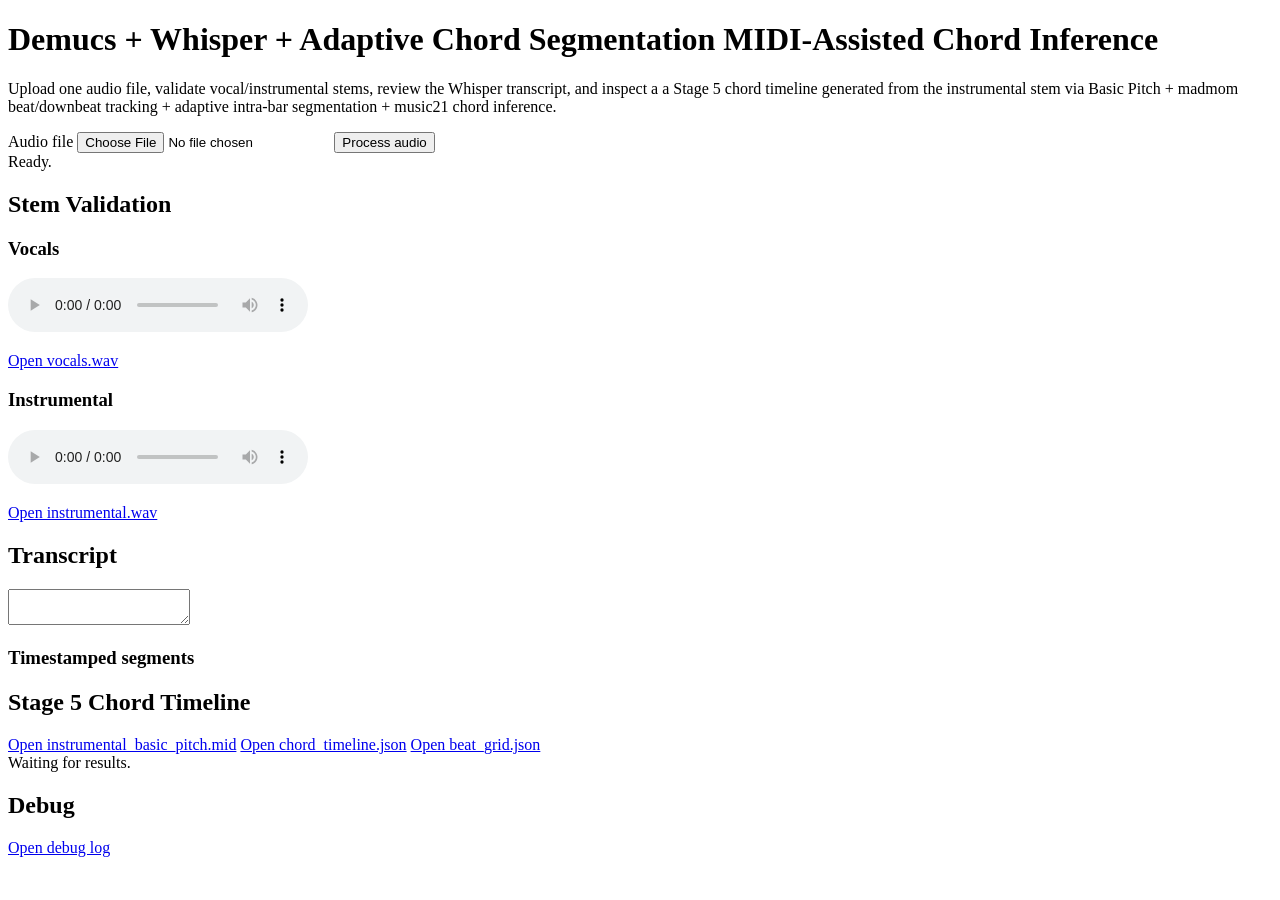
==== app/templates/index.html @ d3e9a53e "Add files via upload" ====
<!DOCTYPE html>
<html lang="en">
<head>
  <meta charset="UTF-8" />
  <meta name="viewport" content="width=device-width, initial-scale=1.0" />
  <title>Demucs + Whisper + Adaptive Chord Segmentation MIDI-Assisted Chord Inference</title>
  <link rel="stylesheet" href="/static/styles.css" />
</head>
<body>
  <main class="container">
    <h1>Demucs + Whisper + Adaptive Chord Segmentation MIDI-Assisted Chord Inference</h1>
    <p class="lead">Upload one audio file, validate vocal/instrumental stems, review the Whisper transcript, and inspect a a Stage 5 chord timeline generated from the instrumental stem via Basic Pitch + madmom beat/downbeat tracking + adaptive intra-bar segmentation + music21 chord inference.</p>

    <section class="panel">
      <form id="uploadForm">
        <label for="audioFile">Audio file</label>
        <input id="audioFile" name="file" type="file" accept=".wav,.mp3,.m4a,.flac,.ogg,.aac,.mp4" required />
        <button id="submitBtn" type="submit">Process audio</button>
      </form>
      <div id="status" class="status">Ready.</div>
    </section>

    <section id="results" class="panel hidden">
      <h2>Stem Validation</h2>
      <div class="audio-grid">
        <div>
          <h3>Vocals</h3>
          <audio id="vocalsPlayer" controls></audio>
          <p><a id="vocalsLink" href="#" target="_blank" rel="noopener">Open vocals.wav</a></p>
        </div>
        <div>
          <h3>Instrumental</h3>
          <audio id="instrumentalPlayer" controls></audio>
          <p><a id="instrumentalLink" href="#" target="_blank" rel="noopener">Open instrumental.wav</a></p>
        </div>
      </div>
    </section>

    <section id="transcriptPanel" class="panel hidden">
      <h2>Transcript</h2>
      <div class="meta" id="meta"></div>
      <textarea id="lyrics" readonly></textarea>
      <h3>Timestamped segments</h3>
      <div id="segments" class="segments"></div>
    </section>

    <section id="chordPanel" class="panel hidden">
      <h2>Stage 5 Chord Timeline</h2>
      <div class="meta" id="chordMeta"></div>
      <div class="download-links">
        <a id="midiLink" href="#" target="_blank" rel="noopener">Open instrumental_basic_pitch.mid</a>
        <a id="chordJsonLink" href="#" target="_blank" rel="noopener">Open chord_timeline.json</a>
        <a id="beatGridLink" href="#" target="_blank" rel="noopener">Open beat_grid.json</a>
      </div>
      <div id="chordStatus" class="status compact">Waiting for results.</div>
      <div id="chords" class="segments"></div>
    </section>

    <section id="debugPanel" class="panel hidden">
      <h2>Debug</h2>
      <p><a id="debugLink" href="#" target="_blank" rel="noopener">Open debug log</a></p>
    </section>
  </main>

  <script>
    const form = document.getElementById('uploadForm');
    const fileInput = document.getElementById('audioFile');
    const submitBtn = document.getElementById('submitBtn');
    const statusEl = document.getElementById('status');
    const resultsEl = document.getElementById('results');
    const transcriptPanel = document.getElementById('transcriptPanel');
    const chordPanel = document.getElementById('chordPanel');
    const debugPanel = document.getElementById('debugPanel');
    const vocalsPlayer = document.getElementById('vocalsPlayer');
    const instrumentalPlayer = document.getElementById('instrumentalPlayer');
    const vocalsLink = document.getElementById('vocalsLink');
    const instrumentalLink = document.getElementById('instrumentalLink');
    const lyricsEl = document.getElementById('lyrics');
    const segmentsEl = document.getElementById('segments');
    const chordsEl = document.getElementById('chords');
    const metaEl = document.getElementById('meta');
    const chordMetaEl = document.getElementById('chordMeta');
    const chordStatusEl = document.getElementById('chordStatus');
    const midiLink = document.getElementById('midiLink');
    const chordJsonLink = document.getElementById('chordJsonLink');
    const debugLink = document.getElementById('debugLink');
    const beatGridLink = document.getElementById('beatGridLink');

    function setStatus(message, isError = false) {
      statusEl.textContent = message;
      statusEl.className = isError ? 'status error' : 'status';
    }

    function setChordStatus(message, isError = false) {
      chordStatusEl.textContent = message;
      chordStatusEl.className = isError ? 'status compact error' : 'status compact';
    }

    function secondsLabel(value) {
      return `${Number(value).toFixed(2)}s`;
    }

    function renderSegments(container, items, formatter) {
      container.innerHTML = '';
      if (!Array.isArray(items) || items.length === 0) {
        container.innerHTML = '<div class="segment">No entries returned.</div>';
        return;
      }
      items.forEach(item => {
        const row = document.createElement('div');
        row.className = 'segment';
        row.innerHTML = formatter(item);
        container.appendChild(row);
      });
    }

    form.addEventListener('submit', async (event) => {
      event.preventDefault();
      const file = fileInput.files[0];
      if (!file) {
        setStatus('Please choose an audio file first.', true);
        return;
      }

      resultsEl.classList.add('hidden');
      transcriptPanel.classList.add('hidden');
      chordPanel.classList.add('hidden');
      debugPanel.classList.add('hidden');
      segmentsEl.innerHTML = '';
      chordsEl.innerHTML = '';
      lyricsEl.value = '';
      metaEl.textContent = '';
      chordMetaEl.textContent = '';
      setChordStatus('Waiting for results.');
      submitBtn.disabled = true;
      setStatus('Processing upload. First run may take longer while models download.');

      try {
        const formData = new FormData();
        formData.append('file', file);

        const response = await fetch('/process', {
          method: 'POST',
          body: formData,
        });
        const data = await response.json();
        if (!response.ok) {
          const detail = data.detail || data.error || data.message || 'Unknown error';
          throw new Error(detail);
        }

        vocalsPlayer.src = data.vocals_url;
        instrumentalPlayer.src = data.instrumental_url;
        vocalsLink.href = data.vocals_url;
        instrumentalLink.href = data.instrumental_url;
        debugLink.href = data.debug_url;
        lyricsEl.value = data.lyrics || '';

        const meta = data.meta || {};
        metaEl.textContent = `Whisper model: ${meta.whisper_model || 'unknown'} | Language: ${meta.language || 'unknown'} | Segments: ${meta.segment_count || 0}`;

        renderSegments(segmentsEl, data.segments, (seg) => {
          return `<span class="time">${secondsLabel(seg.start)} - ${secondsLabel(seg.end)}</span><span class="text">${seg.text || ''}</span>`;
        });

        const chords = data.chords || {};
        if (chords.success) {
          const chordMeta = chords.meta || {};
          chordMetaEl.textContent = `Basic Pitch note events: ${chordMeta.note_event_count || 0} | Tempo: ${chordMeta.tempo_bpm || 'unknown'} BPM | Meter: ${chordMeta.meter || 'unknown'} | Segmentation: ${chordMeta.segmentation_mode || 'window'} | Segments: ${chordMeta.segment_count || 0} | Adaptive splits: ${chordMeta.adaptive_split_count || 0}`;
          midiLink.href = chords.midi_url || '#';
          chordJsonLink.href = chords.chord_json_url || '#';
          beatGridLink.href = chords.beat_grid_url || '#';
          renderSegments(chordsEl, chords.timeline, (item) => {
            return `<span class="time">${secondsLabel(item.start)} - ${secondsLabel(item.end)}</span><span class="text"><strong>${item.label || 'N.C.'}</strong><br>${item.name || ''}<br><small>Segment: ${item.segment_kind || 'window'} ${item.segment_index || ''} | Sub: ${item.subsegment_index || 1} | Split: ${item.split_level || 'full'} (${item.split_reason || 'base'})</small></span>`;
          });
          setChordStatus('Stage 5 chord inference completed. Review the adaptive chord timeline below.');
        } else {
          midiLink.href = '#';
          chordJsonLink.href = '#';
          chordMetaEl.textContent = 'Stage 1 and Stage 2 completed, but Stage 5 chord inference did not finish.';
          chordsEl.innerHTML = '<div class="segment">No chord timeline generated.</div>';
          beatGridLink.href = '#';
          setChordStatus(`Stage 5 failed: ${chords.error || 'Unknown chord inference error'}`, true);
        }

        resultsEl.classList.remove('hidden');
        transcriptPanel.classList.remove('hidden');
        chordPanel.classList.remove('hidden');
        debugPanel.classList.remove('hidden');
        setStatus('Processing complete. Review the stems, transcript, beat grid, and adaptive chord timeline below.');
      } catch (error) {
        setStatus(`Processing failed. ${error.message}`, true);
      } finally {
        submitBtn.disabled = false;
      }
    });
  </script>
</body>
</html>
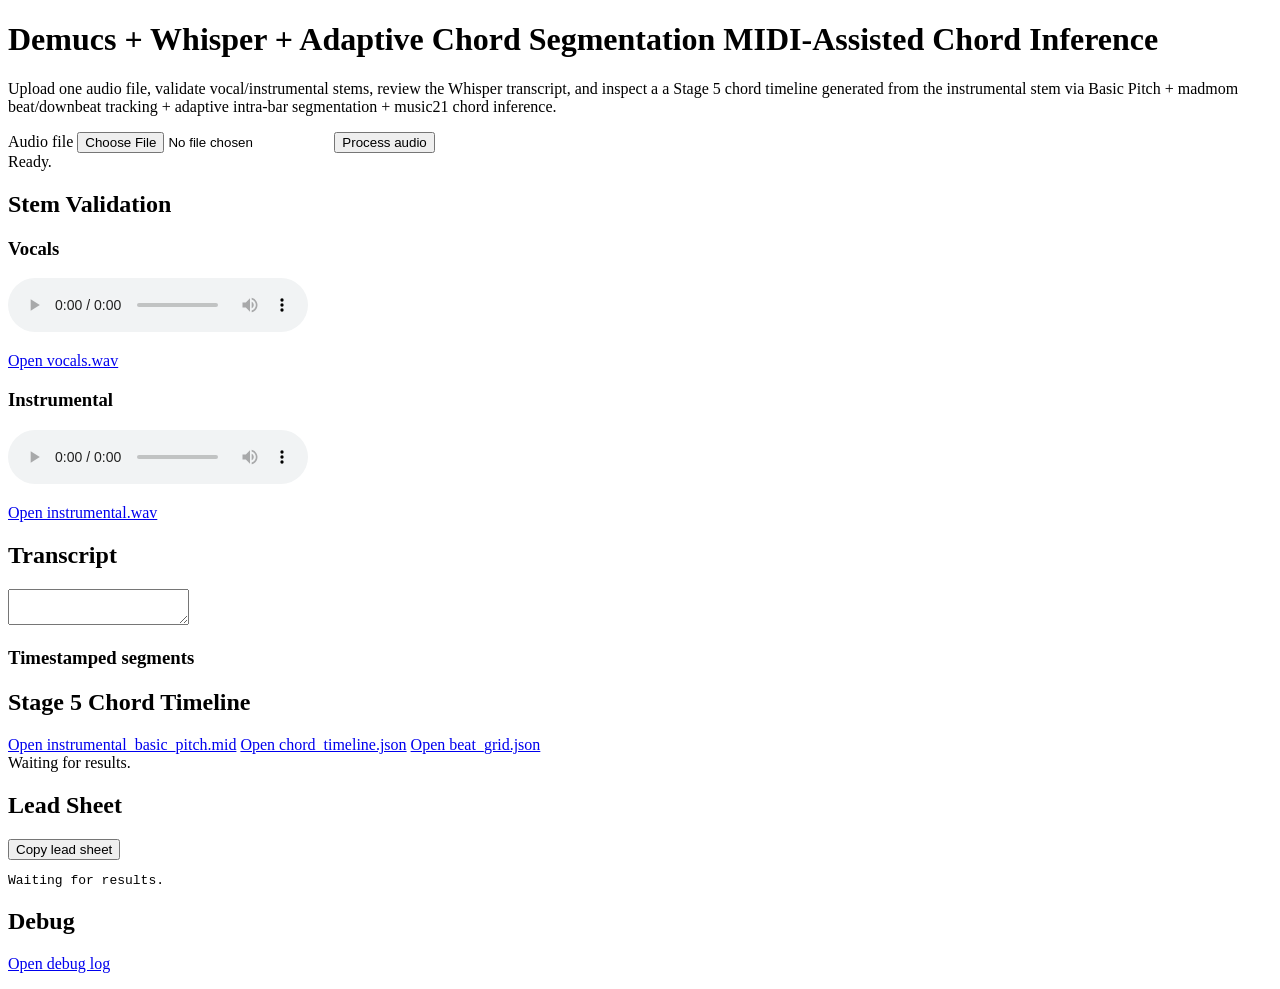
==== commit 3b202a51: "Updated files via upload" ====
--- a/app/templates/index.html
+++ b/app/templates/index.html
@@ -56,6 +56,14 @@
       <div id="chords" class="segments"></div>
     </section>
 
+    <section id="leadSheetPanel" class="panel hidden">
+      <h2>Lead Sheet</h2>
+      <div class="lead-sheet-toolbar">
+        <button id="copyLeadSheetBtn" type="button">Copy lead sheet</button>
+      </div>
+      <pre id="leadSheetBox" class="lead-sheet-box">Waiting for results.</pre>
+    </section>
+
     <section id="debugPanel" class="panel hidden">
       <h2>Debug</h2>
       <p><a id="debugLink" href="#" target="_blank" rel="noopener">Open debug log</a></p>
@@ -71,6 +79,7 @@
     const transcriptPanel = document.getElementById('transcriptPanel');
     const chordPanel = document.getElementById('chordPanel');
     const debugPanel = document.getElementById('debugPanel');
+    const leadSheetPanel = document.getElementById('leadSheetPanel');
     const vocalsPlayer = document.getElementById('vocalsPlayer');
     const instrumentalPlayer = document.getElementById('instrumentalPlayer');
     const vocalsLink = document.getElementById('vocalsLink');
@@ -85,6 +94,8 @@
     const chordJsonLink = document.getElementById('chordJsonLink');
     const debugLink = document.getElementById('debugLink');
     const beatGridLink = document.getElementById('beatGridLink');
+    const leadSheetBox = document.getElementById('leadSheetBox');
+    const copyLeadSheetBtn = document.getElementById('copyLeadSheetBtn');
 
     function setStatus(message, isError = false) {
       statusEl.textContent = message;
@@ -98,6 +109,31 @@
 
     function secondsLabel(value) {
       return `${Number(value).toFixed(2)}s`;
+    }
+
+
+    function renderLeadSheet(data) {
+      const leadSheet = data.lead_sheet || {};
+      const text = (leadSheet.text || '').trim();
+      leadSheetBox.textContent = text || 'No lead sheet available.';
+    }
+
+    function setupLeadSheetCopy() {
+      if (!copyLeadSheetBtn || !leadSheetBox) return;
+      copyLeadSheetBtn.addEventListener('click', async () => {
+        try {
+          await navigator.clipboard.writeText(leadSheetBox.textContent || '');
+          copyLeadSheetBtn.textContent = 'Copied!';
+          setTimeout(() => {
+            copyLeadSheetBtn.textContent = 'Copy lead sheet';
+          }, 1200);
+        } catch (error) {
+          copyLeadSheetBtn.textContent = 'Copy failed';
+          setTimeout(() => {
+            copyLeadSheetBtn.textContent = 'Copy lead sheet';
+          }, 1200);
+        }
+      });
     }
 
     function renderSegments(container, items, formatter) {
@@ -126,11 +162,13 @@
       transcriptPanel.classList.add('hidden');
       chordPanel.classList.add('hidden');
       debugPanel.classList.add('hidden');
+      leadSheetPanel.classList.add('hidden');
       segmentsEl.innerHTML = '';
       chordsEl.innerHTML = '';
       lyricsEl.value = '';
       metaEl.textContent = '';
       chordMetaEl.textContent = '';
+      leadSheetBox.textContent = 'Processing...';
       setChordStatus('Waiting for results.');
       submitBtn.disabled = true;
       setStatus('Processing upload. First run may take longer while models download.');
@@ -183,17 +221,23 @@
           setChordStatus(`Stage 5 failed: ${chords.error || 'Unknown chord inference error'}`, true);
         }
 
+        renderLeadSheet(data);
+
         resultsEl.classList.remove('hidden');
         transcriptPanel.classList.remove('hidden');
         chordPanel.classList.remove('hidden');
+        leadSheetPanel.classList.remove('hidden');
         debugPanel.classList.remove('hidden');
         setStatus('Processing complete. Review the stems, transcript, beat grid, and adaptive chord timeline below.');
       } catch (error) {
+        leadSheetBox.textContent = 'Lead sheet unavailable.';
         setStatus(`Processing failed. ${error.message}`, true);
       } finally {
         submitBtn.disabled = false;
       }
     });
+
+    setupLeadSheetCopy();
   </script>
 </body>
 </html>
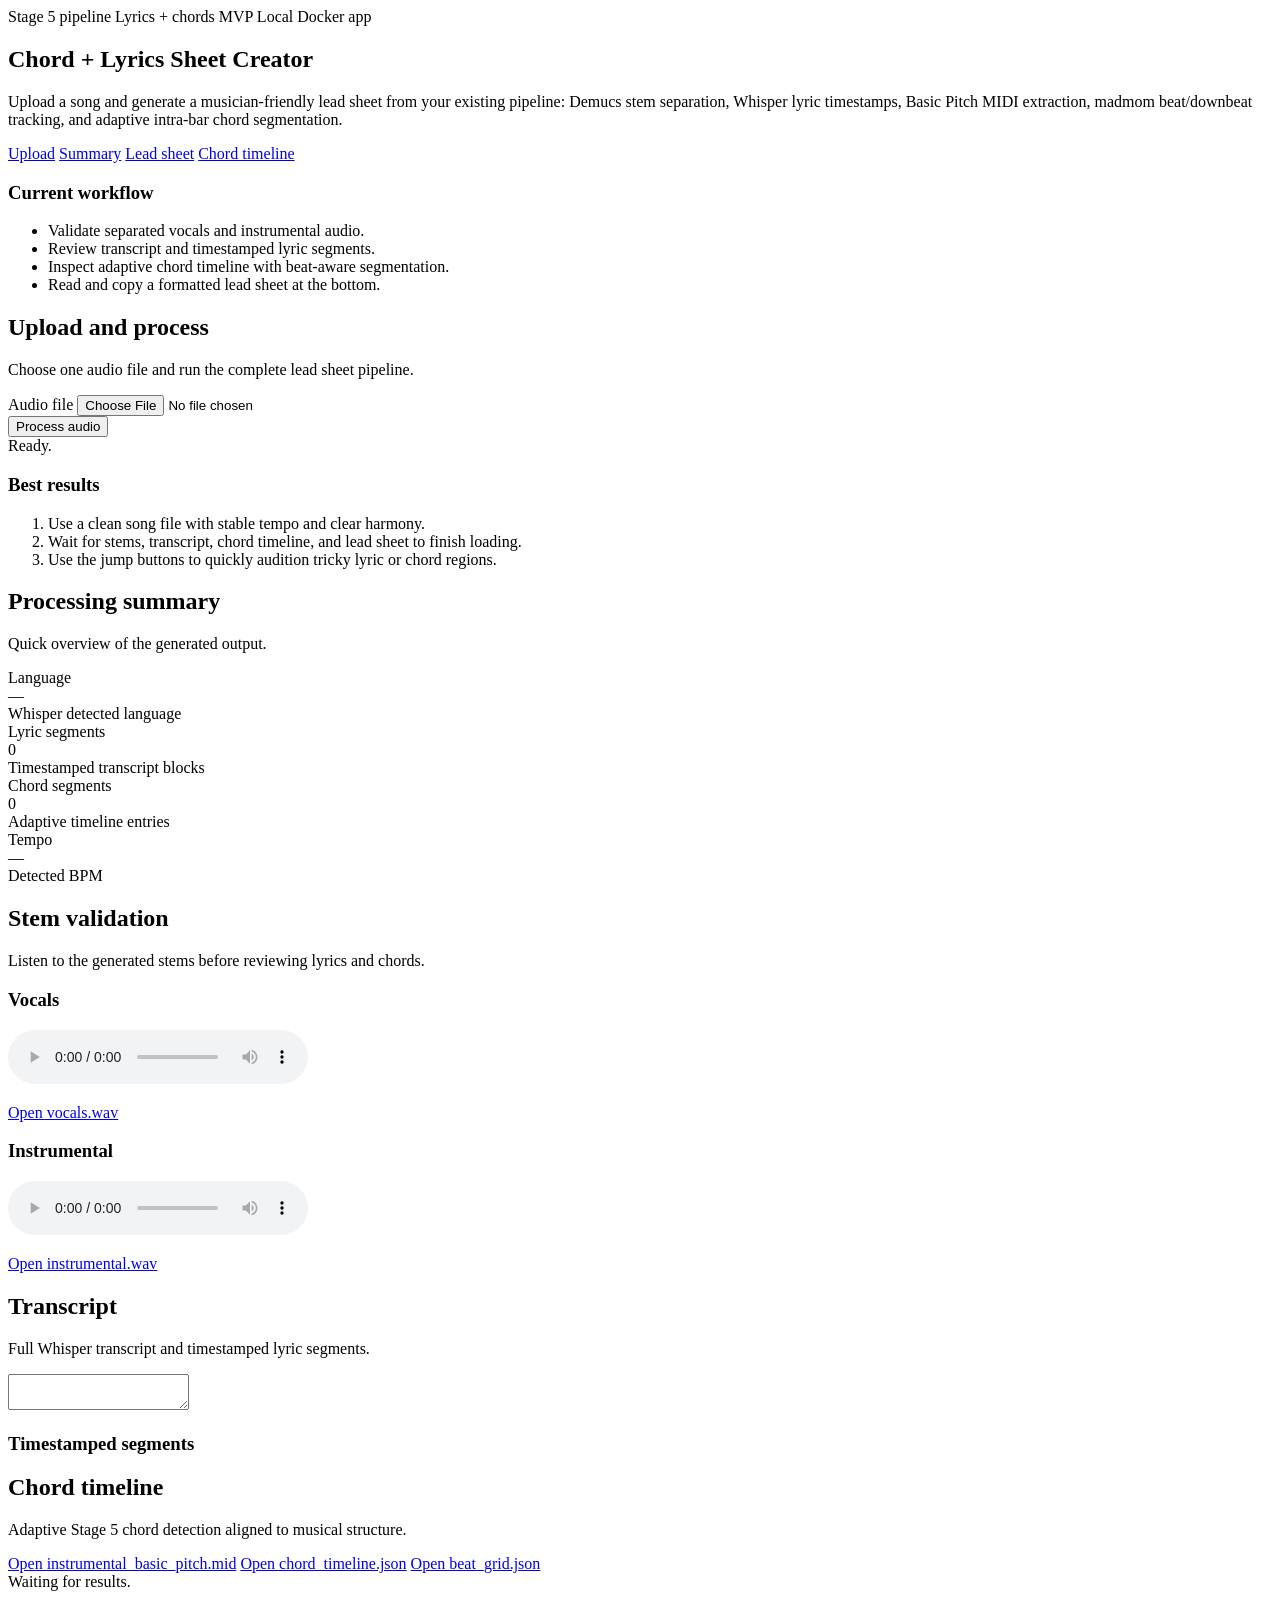
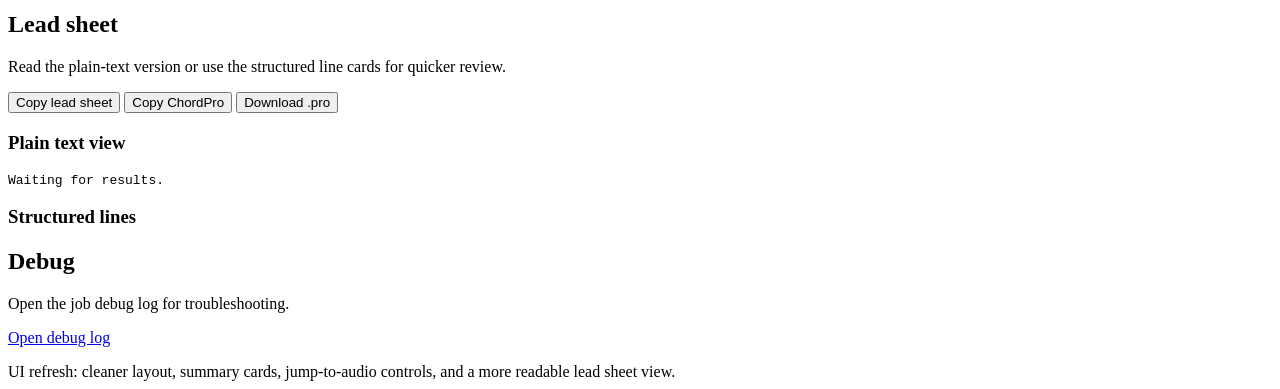
==== commit 99d36699: "Some fixes to MVP" ====
--- a/app/templates/index.html
+++ b/app/templates/index.html
@@ -3,71 +3,190 @@
 <head>
   <meta charset="UTF-8" />
   <meta name="viewport" content="width=device-width, initial-scale=1.0" />
-  <title>Demucs + Whisper + Adaptive Chord Segmentation MIDI-Assisted Chord Inference</title>
+  <title>Chord + Lyrics Sheet Creator</title>
   <link rel="stylesheet" href="/static/styles.css" />
 </head>
 <body>
   <main class="container">
-    <h1>Demucs + Whisper + Adaptive Chord Segmentation MIDI-Assisted Chord Inference</h1>
-    <p class="lead">Upload one audio file, validate vocal/instrumental stems, review the Whisper transcript, and inspect a a Stage 5 chord timeline generated from the instrumental stem via Basic Pitch + madmom beat/downbeat tracking + adaptive intra-bar segmentation + music21 chord inference.</p>
-
-    <section class="panel">
-      <form id="uploadForm">
-        <label for="audioFile">Audio file</label>
-        <input id="audioFile" name="file" type="file" accept=".wav,.mp3,.m4a,.flac,.ogg,.aac,.mp4" required />
-        <button id="submitBtn" type="submit">Process audio</button>
-      </form>
-      <div id="status" class="status">Ready.</div>
-    </section>
-
-    <section id="results" class="panel hidden">
-      <h2>Stem Validation</h2>
-      <div class="audio-grid">
-        <div>
-          <h3>Vocals</h3>
-          <audio id="vocalsPlayer" controls></audio>
-          <p><a id="vocalsLink" href="#" target="_blank" rel="noopener">Open vocals.wav</a></p>
-        </div>
-        <div>
-          <h3>Instrumental</h3>
-          <audio id="instrumentalPlayer" controls></audio>
-          <p><a id="instrumentalLink" href="#" target="_blank" rel="noopener">Open instrumental.wav</a></p>
-        </div>
+    <div class="app-shell">
+      <section class="hero">
+        <div class="hero-grid">
+          <div>
+            <div class="hero-badges">
+              <span class="badge">Stage 5 pipeline</span>
+              <span class="badge">Lyrics + chords MVP</span>
+              <span class="badge">Local Docker app</span>
+            </div>
+            <h1>Chord + Lyrics Sheet Creator</h1>
+            <p>Upload a song and generate a musician-friendly lead sheet from your existing pipeline: Demucs stem separation, Whisper lyric timestamps, Basic Pitch MIDI extraction, madmom beat/downbeat tracking, and adaptive intra-bar chord segmentation.</p>
+            <div class="quick-links">
+              <a href="#uploadPanel">Upload</a>
+              <a href="#summaryPanel">Summary</a>
+              <a href="#leadSheetPanel">Lead sheet</a>
+              <a href="#chordPanel">Chord timeline</a>
+            </div>
+          </div>
+          <aside class="hero-side">
+            <h3>Current workflow</h3>
+            <ul>
+              <li>Validate separated vocals and instrumental audio.</li>
+              <li>Review transcript and timestamped lyric segments.</li>
+              <li>Inspect adaptive chord timeline with beat-aware segmentation.</li>
+              <li>Read and copy a formatted lead sheet at the bottom.</li>
+            </ul>
+          </aside>
+        </div>
+      </section>
+
+      <section id="uploadPanel" class="panel">
+        <div class="panel-header">
+          <div class="panel-title">
+            <h2>Upload and process</h2>
+            <p>Choose one audio file and run the complete lead sheet pipeline.</p>
+          </div>
+        </div>
+        <div class="upload-grid">
+          <div>
+            <form id="uploadForm">
+              <label for="audioFile">Audio file</label>
+              <input id="audioFile" name="file" type="file" accept=".wav,.mp3,.m4a,.flac,.ogg,.aac,.mp4" required />
+              <div class="toolbar-row">
+                <button id="submitBtn" type="submit">Process audio</button>
+              </div>
+            </form>
+            <div id="status" class="status">Ready.</div>
+          </div>
+          <div class="helper-card">
+            <h3>Best results</h3>
+            <ol>
+              <li>Use a clean song file with stable tempo and clear harmony.</li>
+              <li>Wait for stems, transcript, chord timeline, and lead sheet to finish loading.</li>
+              <li>Use the jump buttons to quickly audition tricky lyric or chord regions.</li>
+            </ol>
+          </div>
+        </div>
+      </section>
+
+      <section id="summaryPanel" class="panel hidden">
+        <div class="panel-header">
+          <div class="panel-title">
+            <h2>Processing summary</h2>
+            <p>Quick overview of the generated output.</p>
+          </div>
+        </div>
+        <div class="summary-grid">
+          <div class="summary-card">
+            <div class="summary-label">Language</div>
+            <div id="summaryLanguage" class="summary-value">—</div>
+            <div class="summary-subvalue">Whisper detected language</div>
+          </div>
+          <div class="summary-card">
+            <div class="summary-label">Lyric segments</div>
+            <div id="summarySegments" class="summary-value">0</div>
+            <div class="summary-subvalue">Timestamped transcript blocks</div>
+          </div>
+          <div class="summary-card">
+            <div class="summary-label">Chord segments</div>
+            <div id="summaryChords" class="summary-value">0</div>
+            <div class="summary-subvalue">Adaptive timeline entries</div>
+          </div>
+          <div class="summary-card">
+            <div class="summary-label">Tempo</div>
+            <div id="summaryTempo" class="summary-value">—</div>
+            <div class="summary-subvalue">Detected BPM</div>
+          </div>
+        </div>
+      </section>
+
+      <section id="results" class="panel hidden">
+        <div class="panel-header">
+          <div class="panel-title">
+            <h2>Stem validation</h2>
+            <p>Listen to the generated stems before reviewing lyrics and chords.</p>
+          </div>
+        </div>
+        <div class="audio-grid">
+          <div class="audio-card">
+            <h3>Vocals</h3>
+            <audio id="vocalsPlayer" controls></audio>
+            <p><a id="vocalsLink" href="#" target="_blank" rel="noopener">Open vocals.wav</a></p>
+          </div>
+          <div class="audio-card">
+            <h3>Instrumental</h3>
+            <audio id="instrumentalPlayer" controls></audio>
+            <p><a id="instrumentalLink" href="#" target="_blank" rel="noopener">Open instrumental.wav</a></p>
+          </div>
+        </div>
+      </section>
+
+      <div class="results-grid">
+        <section id="transcriptPanel" class="panel hidden">
+          <div class="panel-header">
+            <div class="panel-title">
+              <h2>Transcript</h2>
+              <p>Full Whisper transcript and timestamped lyric segments.</p>
+            </div>
+          </div>
+          <div class="meta" id="meta"></div>
+          <textarea id="lyrics" readonly></textarea>
+          <h3>Timestamped segments</h3>
+          <div id="segments" class="list-shell"></div>
+        </section>
+
+        <section id="chordPanel" class="panel hidden">
+          <div class="panel-header">
+            <div class="panel-title">
+              <h2>Chord timeline</h2>
+              <p>Adaptive Stage 5 chord detection aligned to musical structure.</p>
+            </div>
+          </div>
+          <div class="meta" id="chordMeta"></div>
+          <div class="download-links">
+            <a id="midiLink" href="#" target="_blank" rel="noopener">Open instrumental_basic_pitch.mid</a>
+            <a id="chordJsonLink" href="#" target="_blank" rel="noopener">Open chord_timeline.json</a>
+            <a id="beatGridLink" href="#" target="_blank" rel="noopener">Open beat_grid.json</a>
+          </div>
+          <div id="chordStatus" class="status compact">Waiting for results.</div>
+          <div id="chords" class="list-shell"></div>
+        </section>
       </div>
-    </section>
-
-    <section id="transcriptPanel" class="panel hidden">
-      <h2>Transcript</h2>
-      <div class="meta" id="meta"></div>
-      <textarea id="lyrics" readonly></textarea>
-      <h3>Timestamped segments</h3>
-      <div id="segments" class="segments"></div>
-    </section>
-
-    <section id="chordPanel" class="panel hidden">
-      <h2>Stage 5 Chord Timeline</h2>
-      <div class="meta" id="chordMeta"></div>
-      <div class="download-links">
-        <a id="midiLink" href="#" target="_blank" rel="noopener">Open instrumental_basic_pitch.mid</a>
-        <a id="chordJsonLink" href="#" target="_blank" rel="noopener">Open chord_timeline.json</a>
-        <a id="beatGridLink" href="#" target="_blank" rel="noopener">Open beat_grid.json</a>
-      </div>
-      <div id="chordStatus" class="status compact">Waiting for results.</div>
-      <div id="chords" class="segments"></div>
-    </section>
-
-    <section id="leadSheetPanel" class="panel hidden">
-      <h2>Lead Sheet</h2>
-      <div class="lead-sheet-toolbar">
-        <button id="copyLeadSheetBtn" type="button">Copy lead sheet</button>
-      </div>
-      <pre id="leadSheetBox" class="lead-sheet-box">Waiting for results.</pre>
-    </section>
-
-    <section id="debugPanel" class="panel hidden">
-      <h2>Debug</h2>
-      <p><a id="debugLink" href="#" target="_blank" rel="noopener">Open debug log</a></p>
-    </section>
+
+      <section id="leadSheetPanel" class="panel hidden">
+        <div class="panel-header">
+          <div class="panel-title">
+            <h2>Lead sheet</h2>
+            <p>Read the plain-text version or use the structured line cards for quicker review.</p>
+          </div>
+          <div class="lead-sheet-toolbar">
+            <button id="copyLeadSheetBtn" type="button">Copy lead sheet</button>
+            <button id="copyChordProBtn" type="button" class="button-secondary">Copy ChordPro</button>
+            <button id="downloadChordProBtn" type="button" class="button-secondary">Download .pro</button>
+          </div>
+        </div>
+        <div class="lead-sheet-layout">
+          <div>
+            <h3>Plain text view</h3>
+            <pre id="leadSheetBox" class="lead-sheet-box">Waiting for results.</pre>
+          </div>
+          <div>
+            <h3>Structured lines</h3>
+            <div id="leadSheetBlocks" class="lead-sheet-blocks"></div>
+          </div>
+        </div>
+      </section>
+
+      <section id="debugPanel" class="panel hidden">
+        <div class="panel-header">
+          <div class="panel-title">
+            <h2>Debug</h2>
+            <p>Open the job debug log for troubleshooting.</p>
+          </div>
+        </div>
+        <p><a id="debugLink" href="#" target="_blank" rel="noopener">Open debug log</a></p>
+      </section>
+
+      <div class="footer-note">UI refresh: cleaner layout, summary cards, jump-to-audio controls, and a more readable lead sheet view.</div>
+    </div>
   </main>
 
   <script>
@@ -76,6 +195,7 @@
     const submitBtn = document.getElementById('submitBtn');
     const statusEl = document.getElementById('status');
     const resultsEl = document.getElementById('results');
+    const summaryPanel = document.getElementById('summaryPanel');
     const transcriptPanel = document.getElementById('transcriptPanel');
     const chordPanel = document.getElementById('chordPanel');
     const debugPanel = document.getElementById('debugPanel');
@@ -95,51 +215,112 @@
     const debugLink = document.getElementById('debugLink');
     const beatGridLink = document.getElementById('beatGridLink');
     const leadSheetBox = document.getElementById('leadSheetBox');
+    const leadSheetBlocks = document.getElementById('leadSheetBlocks');
     const copyLeadSheetBtn = document.getElementById('copyLeadSheetBtn');
-
-    function setStatus(message, isError = false) {
+    const copyChordProBtn = document.getElementById('copyChordProBtn');
+    const downloadChordProBtn = document.getElementById('downloadChordProBtn');
+    const summaryLanguage = document.getElementById('summaryLanguage');
+    const summarySegments = document.getElementById('summarySegments');
+    const summaryChords = document.getElementById('summaryChords');
+    const summaryTempo = document.getElementById('summaryTempo');
+    vocalsPlayer.preload = 'metadata';
+    instrumentalPlayer.preload = 'metadata';
+    let currentLeadSheetData = { text: '', blocks: [], chordpro: '' };
+
+    function setStatus(message, state = 'info') {
       statusEl.textContent = message;
-      statusEl.className = isError ? 'status error' : 'status';
+      statusEl.className = `status${state === 'error' ? ' error' : state === 'ok' ? ' ok' : ''}`;
     }
 
     function setChordStatus(message, isError = false) {
       chordStatusEl.textContent = message;
-      chordStatusEl.className = isError ? 'status compact error' : 'status compact';
+      chordStatusEl.className = isError ? 'status compact error' : 'status compact ok';
     }
 
     function secondsLabel(value) {
       return `${Number(value).toFixed(2)}s`;
     }
 
-
-    function renderLeadSheet(data) {
-      const leadSheet = data.lead_sheet || {};
-      const text = (leadSheet.text || '').trim();
-      leadSheetBox.textContent = text || 'No lead sheet available.';
-    }
-
-    function setupLeadSheetCopy() {
-      if (!copyLeadSheetBtn || !leadSheetBox) return;
-      copyLeadSheetBtn.addEventListener('click', async () => {
+    function escapeHtml(value) {
+      return String(value ?? '')
+        .replace(/&/g, '&amp;')
+        .replace(/</g, '&lt;')
+        .replace(/>/g, '&gt;')
+        .replace(/"/g, '&quot;')
+        .replace(/'/g, '&#39;');
+    }
+
+    function seekAudio(player, seconds) {
+      if (!player || !Number.isFinite(Number(seconds))) return;
+      if (!player.src) return;
+
+      const targetTime = Math.max(0, Number(seconds));
+
+      const clampTime = () => {
+        const duration = Number.isFinite(player.duration) ? player.duration : null;
+        return duration && duration > 0 ? Math.min(targetTime, Math.max(0, duration - 0.05)) : targetTime;
+      };
+
+      const playFromTarget = () => {
+        const safeTime = clampTime();
+        const startPlayback = () => {
+          const playPromise = player.play();
+          if (playPromise && typeof playPromise.catch === 'function') {
+            playPromise.catch(() => {});
+          }
+        };
+
+        const finishSeek = () => {
+          player.removeEventListener('seeked', finishSeek);
+          startPlayback();
+        };
+
         try {
-          await navigator.clipboard.writeText(leadSheetBox.textContent || '');
-          copyLeadSheetBtn.textContent = 'Copied!';
-          setTimeout(() => {
-            copyLeadSheetBtn.textContent = 'Copy lead sheet';
-          }, 1200);
-        } catch (error) {
-          copyLeadSheetBtn.textContent = 'Copy failed';
-          setTimeout(() => {
-            copyLeadSheetBtn.textContent = 'Copy lead sheet';
-          }, 1200);
+          player.pause();
+          player.addEventListener('seeked', finishSeek, { once: true });
+          player.currentTime = safeTime;
+          window.setTimeout(() => {
+            player.removeEventListener('seeked', finishSeek);
+            startPlayback();
+          }, 250);
+        } catch (_error) {
+          startPlayback();
         }
+      };
+
+      if (player.readyState >= 1) {
+        playFromTarget();
+        return;
+      }
+
+      const onLoadedMetadata = () => {
+        player.removeEventListener('loadedmetadata', onLoadedMetadata);
+        playFromTarget();
+      };
+
+      player.addEventListener('loadedmetadata', onLoadedMetadata, { once: true });
+      player.load();
+    }
+
+    function buildJumpButton(target, seconds) {
+      return `<button type="button" class="jump-btn button-secondary" data-target="${target}" data-seek="${Number(seconds).toFixed(3)}">Jump</button>`;
+    }
+
+    function attachJumpHandlers(scope = document) {
+      scope.querySelectorAll('[data-seek]').forEach(button => {
+        button.addEventListener('click', () => {
+          const seconds = Number(button.getAttribute('data-seek'));
+          const target = button.getAttribute('data-target');
+          const player = target === 'vocals' ? vocalsPlayer : instrumentalPlayer;
+          seekAudio(player, seconds);
+        });
       });
     }
 
     function renderSegments(container, items, formatter) {
       container.innerHTML = '';
       if (!Array.isArray(items) || items.length === 0) {
-        container.innerHTML = '<div class="segment">No entries returned.</div>';
+        container.innerHTML = '<div class="segment"><div class="text">No entries returned.</div></div>';
         return;
       }
       items.forEach(item => {
@@ -148,28 +329,95 @@
         row.innerHTML = formatter(item);
         container.appendChild(row);
       });
-    }
-
-    form.addEventListener('submit', async (event) => {
-      event.preventDefault();
-      const file = fileInput.files[0];
-      if (!file) {
-        setStatus('Please choose an audio file first.', true);
+      attachJumpHandlers(container);
+    }
+
+    function renderLeadSheet(data) {
+      const leadSheet = data.lead_sheet || {};
+      currentLeadSheetData = leadSheet;
+      const text = (leadSheet.text || '').trim();
+      leadSheetBox.textContent = text || 'No lead sheet available.';
+
+      leadSheetBlocks.innerHTML = '';
+      const blocks = Array.isArray(leadSheet.blocks) ? leadSheet.blocks : [];
+      if (!blocks.length) {
+        leadSheetBlocks.innerHTML = '<div class="lead-sheet-card"><div class="text">No structured lead sheet blocks available.</div></div>';
         return;
       }
 
+      blocks.forEach((block, index) => {
+        const card = document.createElement('div');
+        card.className = 'lead-sheet-card';
+        const pairs = Array.isArray(block.pairs) ? block.pairs : [];
+        const pairChips = pairs.map(pair => `<span class="pair-chip"><strong>${escapeHtml(pair.chord || 'N.C.')}</strong><span>${escapeHtml(pair.lyrics || '')}</span></span>`).join('');
+        card.innerHTML = `
+          <div class="lead-sheet-card-header">
+            <div>
+              <h4>Line ${index + 1}</h4>
+              <div class="small">${secondsLabel(block.start || 0)} - ${secondsLabel(block.end || 0)}</div>
+            </div>
+            ${buildJumpButton('vocals', block.start || 0)}
+          </div>
+          <div class="lead-lines">
+            <div class="chord-line">${escapeHtml(block.chord_line || '')}</div>
+            <div class="lyric-line">${escapeHtml(block.lyric_line || '')}</div>
+          </div>
+          <div class="pairs-row">${pairChips || '<span class="small">No chord-word pairs available.</span>'}</div>
+        `;
+        leadSheetBlocks.appendChild(card);
+      });
+      attachJumpHandlers(leadSheetBlocks);
+    }
+
+    function buildChordLyricInlineText(leadSheet) {
+      if (leadSheet && typeof leadSheet.chordpro === 'string' && leadSheet.chordpro.trim()) {
+        return leadSheet.chordpro;
+      }
+      const blocks = Array.isArray(leadSheet?.blocks) ? leadSheet.blocks : [];
+      if (!blocks.length) return leadSheet?.text || '';
+      return blocks.map(block => {
+        const pairs = Array.isArray(block.pairs) ? block.pairs : [];
+        return pairs.map(pair => `[${pair.chord || 'N.C.'}]${pair.lyrics || ''}`).join('');
+      }).join('\n');
+    }
+
+    function updateSummary(data) {
+      const meta = data.meta || {};
+      const chords = data.chords || {};
+      const chordMeta = chords.meta || {};
+      summaryLanguage.textContent = meta.language || 'unknown';
+      summarySegments.textContent = String((data.segments || []).length);
+      summaryChords.textContent = String((chords.timeline || []).length);
+      summaryTempo.textContent = chordMeta.tempo_bpm ? String(chordMeta.tempo_bpm) : '—';
+    }
+
+    function resetUiForProcessing() {
       resultsEl.classList.add('hidden');
+      summaryPanel.classList.add('hidden');
       transcriptPanel.classList.add('hidden');
       chordPanel.classList.add('hidden');
       debugPanel.classList.add('hidden');
       leadSheetPanel.classList.add('hidden');
       segmentsEl.innerHTML = '';
       chordsEl.innerHTML = '';
+      leadSheetBlocks.innerHTML = '';
+      currentLeadSheetData = { text: '', blocks: [], chordpro: '' };
       lyricsEl.value = '';
       metaEl.textContent = '';
       chordMetaEl.textContent = '';
       leadSheetBox.textContent = 'Processing...';
       setChordStatus('Waiting for results.');
+    }
+
+    form.addEventListener('submit', async (event) => {
+      event.preventDefault();
+      const file = fileInput.files[0];
+      if (!file) {
+        setStatus('Please choose an audio file first.', 'error');
+        return;
+      }
+
+      resetUiForProcessing();
       submitBtn.disabled = true;
       setStatus('Processing upload. First run may take longer while models download.');
 
@@ -187,8 +435,12 @@
           throw new Error(detail);
         }
 
+        vocalsPlayer.pause();
+        instrumentalPlayer.pause();
         vocalsPlayer.src = data.vocals_url;
         instrumentalPlayer.src = data.instrumental_url;
+        vocalsPlayer.load();
+        instrumentalPlayer.load();
         vocalsLink.href = data.vocals_url;
         instrumentalLink.href = data.instrumental_url;
         debugLink.href = data.debug_url;
@@ -198,7 +450,14 @@
         metaEl.textContent = `Whisper model: ${meta.whisper_model || 'unknown'} | Language: ${meta.language || 'unknown'} | Segments: ${meta.segment_count || 0}`;
 
         renderSegments(segmentsEl, data.segments, (seg) => {
-          return `<span class="time">${secondsLabel(seg.start)} - ${secondsLabel(seg.end)}</span><span class="text">${seg.text || ''}</span>`;
+          return `
+            <div class="time-pill">${secondsLabel(seg.start)} - ${secondsLabel(seg.end)}</div>
+            <div class="text">
+              <div class="entry-title">Lyric segment</div>
+              <div>${escapeHtml(seg.text || '')}</div>
+            </div>
+            ${buildJumpButton('vocals', seg.start || 0)}
+          `;
         });
 
         const chords = data.chords || {};
@@ -209,35 +468,80 @@
           chordJsonLink.href = chords.chord_json_url || '#';
           beatGridLink.href = chords.beat_grid_url || '#';
           renderSegments(chordsEl, chords.timeline, (item) => {
-            return `<span class="time">${secondsLabel(item.start)} - ${secondsLabel(item.end)}</span><span class="text"><strong>${item.label || 'N.C.'}</strong><br>${item.name || ''}<br><small>Segment: ${item.segment_kind || 'window'} ${item.segment_index || ''} | Sub: ${item.subsegment_index || 1} | Split: ${item.split_level || 'full'} (${item.split_reason || 'base'})</small></span>`;
+            return `
+              <div class="time-pill">${secondsLabel(item.start)} - ${secondsLabel(item.end)}</div>
+              <div class="text">
+                <div class="entry-title">${escapeHtml(item.label || 'N.C.')}</div>
+                <div>${escapeHtml(item.name || '')}</div>
+                <div class="entry-meta">Segment: ${escapeHtml(item.segment_kind || 'window')} ${escapeHtml(item.segment_index || '')} | Sub: ${escapeHtml(item.subsegment_index || 1)} | Split: ${escapeHtml(item.split_level || 'full')} (${escapeHtml(item.split_reason || 'base')})</div>
+              </div>
+              ${buildJumpButton('instrumental', item.start || 0)}
+            `;
           });
           setChordStatus('Stage 5 chord inference completed. Review the adaptive chord timeline below.');
         } else {
           midiLink.href = '#';
           chordJsonLink.href = '#';
+          beatGridLink.href = '#';
           chordMetaEl.textContent = 'Stage 1 and Stage 2 completed, but Stage 5 chord inference did not finish.';
-          chordsEl.innerHTML = '<div class="segment">No chord timeline generated.</div>';
-          beatGridLink.href = '#';
+          chordsEl.innerHTML = '<div class="segment"><div class="text">No chord timeline generated.</div></div>';
           setChordStatus(`Stage 5 failed: ${chords.error || 'Unknown chord inference error'}`, true);
         }
 
+        updateSummary(data);
         renderLeadSheet(data);
 
         resultsEl.classList.remove('hidden');
+        summaryPanel.classList.remove('hidden');
         transcriptPanel.classList.remove('hidden');
         chordPanel.classList.remove('hidden');
         leadSheetPanel.classList.remove('hidden');
         debugPanel.classList.remove('hidden');
-        setStatus('Processing complete. Review the stems, transcript, beat grid, and adaptive chord timeline below.');
+        setStatus('Processing complete. Review the stems, transcript, chord timeline, and lead sheet below.', 'ok');
       } catch (error) {
         leadSheetBox.textContent = 'Lead sheet unavailable.';
-        setStatus(`Processing failed. ${error.message}`, true);
+        leadSheetBlocks.innerHTML = '<div class="lead-sheet-card"><div class="text">Lead sheet unavailable.</div></div>';
+        setStatus(`Processing failed. ${error.message}`, 'error');
       } finally {
         submitBtn.disabled = false;
       }
     });
 
-    setupLeadSheetCopy();
+    copyLeadSheetBtn.addEventListener('click', async () => {
+      try {
+        await navigator.clipboard.writeText(leadSheetBox.textContent || '');
+        copyLeadSheetBtn.textContent = 'Copied!';
+        setTimeout(() => { copyLeadSheetBtn.textContent = 'Copy lead sheet'; }, 1200);
+      } catch (error) {
+        copyLeadSheetBtn.textContent = 'Copy failed';
+        setTimeout(() => { copyLeadSheetBtn.textContent = 'Copy lead sheet'; }, 1200);
+      }
+    });
+
+    copyChordProBtn.addEventListener('click', async () => {
+      try {
+        const generated = buildChordLyricInlineText(currentLeadSheetData) || (leadSheetBox.textContent || '');
+        await navigator.clipboard.writeText(generated);
+        copyChordProBtn.textContent = 'Copied!';
+        setTimeout(() => { copyChordProBtn.textContent = 'Copy ChordPro'; }, 1200);
+      } catch (error) {
+        copyChordProBtn.textContent = 'Copy failed';
+        setTimeout(() => { copyChordProBtn.textContent = 'Copy ChordPro'; }, 1200);
+      }
+    });
+
+    downloadChordProBtn.addEventListener('click', () => {
+      const generated = buildChordLyricInlineText(currentLeadSheetData) || '';
+      const blob = new Blob([generated], { type: 'text/plain;charset=utf-8' });
+      const url = URL.createObjectURL(blob);
+      const anchor = document.createElement('a');
+      anchor.href = url;
+      anchor.download = 'lead_sheet.pro';
+      document.body.appendChild(anchor);
+      anchor.click();
+      anchor.remove();
+      URL.revokeObjectURL(url);
+    });
   </script>
 </body>
 </html>
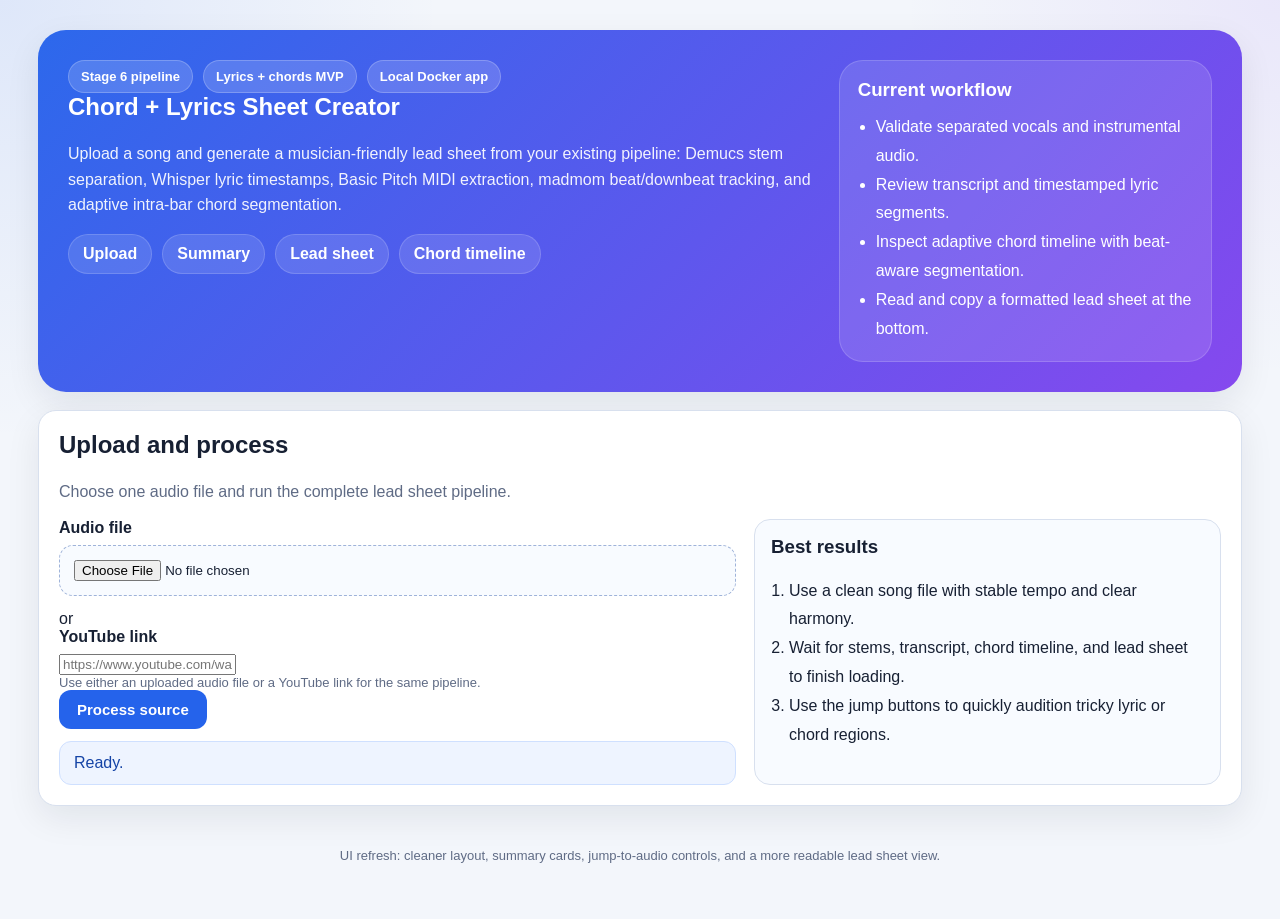
==== commit 159609f0: "new stage 6 enhancements youtube link extraction and conversion progress logs" ====
--- a/app/templates/index.html
+++ b/app/templates/index.html
@@ -13,7 +13,7 @@
         <div class="hero-grid">
           <div>
             <div class="hero-badges">
-              <span class="badge">Stage 5 pipeline</span>
+              <span class="badge">Stage 6 pipeline</span>
               <span class="badge">Lyrics + chords MVP</span>
               <span class="badge">Local Docker app</span>
             </div>
@@ -49,20 +49,36 @@
           <div>
             <form id="uploadForm">
               <label for="audioFile">Audio file</label>
-              <input id="audioFile" name="file" type="file" accept=".wav,.mp3,.m4a,.flac,.ogg,.aac,.mp4" required />
+              <input id="audioFile" name="file" type="file" accept=".wav,.mp3,.m4a,.flac,.ogg,.aac,.mp4" />
+              <div class="or-divider">or</div>
+              <label for="youtubeUrl">YouTube link</label>
+              <input id="youtubeUrl" name="youtube_url" type="url" placeholder="https://www.youtube.com/watch?v=..." inputmode="url" />
+              <div class="small muted">Use either an uploaded audio file or a YouTube link for the same pipeline.</div>
               <div class="toolbar-row">
-                <button id="submitBtn" type="submit">Process audio</button>
+                <button id="submitBtn" type="submit">Process source</button>
               </div>
             </form>
             <div id="status" class="status">Ready.</div>
           </div>
           <div class="helper-card">
-            <h3>Best results</h3>
-            <ol>
-              <li>Use a clean song file with stable tempo and clear harmony.</li>
-              <li>Wait for stems, transcript, chord timeline, and lead sheet to finish loading.</li>
-              <li>Use the jump buttons to quickly audition tricky lyric or chord regions.</li>
-            </ol>
+            <div class="helper-card-header">
+              <h3 id="progressPanelTitle">Best results</h3>
+              <div id="progressMeta" class="small muted"></div>
+            </div>
+            <div id="tipsBlock">
+              <ol>
+                <li>Use a clean song file with stable tempo and clear harmony.</li>
+                <li>Wait for stems, transcript, chord timeline, and lead sheet to finish loading.</li>
+                <li>Use the jump buttons to quickly audition tricky lyric or chord regions.</li>
+              </ol>
+            </div>
+            <div id="progressWrap" class="progress-wrap hidden">
+              <div class="progress-bar-track">
+                <div id="progressBar" class="progress-bar-fill" style="width: 0%"></div>
+              </div>
+              <div id="progressStage" class="progress-stage">Queued</div>
+              <div id="progressLog" class="progress-log"></div>
+            </div>
           </div>
         </div>
       </section>
@@ -134,10 +150,34 @@
         </section>
 
         <section id="chordPanel" class="panel hidden">
-          <div class="panel-header">
+          <div class="panel-header panel-header-stack">
             <div class="panel-title">
               <h2>Chord timeline</h2>
-              <p>Adaptive Stage 5 chord detection aligned to musical structure.</p>
+              <p>Adaptive chord detection with Stage 6 confidence, source, and live tuning controls.</p>
+            </div>
+            <div class="analysis-toolbar">
+              <button id="debugToggleBtn" type="button" class="button-secondary">Show analysis</button>
+              <div class="analysis-toggle-note">Green = high confidence, orange = medium, red = low.</div>
+            </div>
+          </div>
+          <div class="tuning-card">
+            <div class="tuning-card-header">
+              <h3>Stage 6 tuning</h3>
+              <div id="thresholdSaveStatus" class="small muted">Applies to future runs and the chord timeline below.</div>
+            </div>
+            <div class="threshold-grid">
+              <label class="slider-field" for="confidenceThresholdSlider">
+                <span>Chroma confidence threshold</span>
+                <strong id="confidenceThresholdValue">0.78</strong>
+                <input id="confidenceThresholdSlider" type="range" min="0" max="1" step="0.01" value="0.78" />
+                <small>Minimum chroma confidence before Stage 6 starts trusting chroma.</small>
+              </label>
+              <label class="slider-field" for="overrideThresholdSlider">
+                <span>Chroma override threshold</span>
+                <strong id="overrideThresholdValue">0.88</strong>
+                <input id="overrideThresholdSlider" type="range" min="0" max="1" step="0.01" value="0.88" />
+                <small>When chroma exceeds this level, it can override the MIDI label.</small>
+              </label>
             </div>
           </div>
           <div class="meta" id="chordMeta"></div>
@@ -193,6 +233,7 @@
     const form = document.getElementById('uploadForm');
     const fileInput = document.getElementById('audioFile');
     const submitBtn = document.getElementById('submitBtn');
+    const youtubeUrlInput = document.getElementById('youtubeUrl');
     const statusEl = document.getElementById('status');
     const resultsEl = document.getElementById('results');
     const summaryPanel = document.getElementById('summaryPanel');
@@ -223,9 +264,28 @@
     const summarySegments = document.getElementById('summarySegments');
     const summaryChords = document.getElementById('summaryChords');
     const summaryTempo = document.getElementById('summaryTempo');
+    const debugToggleBtn = document.getElementById('debugToggleBtn');
+    const confidenceThresholdSlider = document.getElementById('confidenceThresholdSlider');
+    const overrideThresholdSlider = document.getElementById('overrideThresholdSlider');
+    const confidenceThresholdValue = document.getElementById('confidenceThresholdValue');
+    const overrideThresholdValue = document.getElementById('overrideThresholdValue');
+    const thresholdSaveStatus = document.getElementById('thresholdSaveStatus');
+    const progressPanelTitle = document.getElementById('progressPanelTitle');
+    const progressMeta = document.getElementById('progressMeta');
+    const tipsBlock = document.getElementById('tipsBlock');
+    const progressWrap = document.getElementById('progressWrap');
+    const progressBar = document.getElementById('progressBar');
+    const progressStage = document.getElementById('progressStage');
+    const progressLog = document.getElementById('progressLog');
     vocalsPlayer.preload = 'metadata';
     instrumentalPlayer.preload = 'metadata';
     let currentLeadSheetData = { text: '', blocks: [], chordpro: '' };
+    let currentProcessData = null;
+    let currentEventSource = null;
+    let progressStartedAt = null;
+    let analysisMode = false;
+    let currentStage6Settings = { confidence_threshold: 0.78, override_threshold: 0.88 };
+    let thresholdSaveTimer = null;
 
     function setStatus(message, state = 'info') {
       statusEl.textContent = message;
@@ -317,6 +377,89 @@
       });
     }
 
+    function confidenceValueForItem(item) {
+      if (Number.isFinite(Number(item.confidence))) return Number(item.confidence);
+      if (Number.isFinite(Number(item.chroma_confidence))) return Number(item.chroma_confidence);
+      return null;
+    }
+
+    function formatConfidence(value) {
+      return Number.isFinite(Number(value)) ? Number(value).toFixed(2) : '—';
+    }
+
+    function normalizeDisplayChordLabel(value) {
+      return String(value || 'N.C.').replace(/([A-G])-/, '$1b') || 'N.C.';
+    }
+
+    function buildChordTooltip(item) {
+      const lines = [
+        `Final: ${item.label || 'N.C.'}`,
+        `Source: ${item.source || 'midi'}`,
+        `Confidence: ${formatConfidence(confidenceValueForItem(item))}`,
+        `Chroma: ${item.chroma_label || '—'}`,
+        `Raw: ${item.raw_label || item.name || item.label || 'N.C.'}`,
+      ];
+      return escapeHtml(lines.join('\n'));
+    }
+
+    function confidenceClass(value) {
+      const score = Number(value);
+      if (!Number.isFinite(score)) return 'conf-unknown';
+      if (score >= 0.85) return 'conf-high';
+      if (score >= 0.65) return 'conf-mid';
+      return 'conf-low';
+    }
+
+    function sourceClass(value) {
+      return value === 'chroma' ? 'source-chroma' : value === 'fused' ? 'source-fused' : 'source-midi';
+    }
+
+    function buildChordLabelMarkup(item) {
+      const label = escapeHtml(item.label || 'N.C.');
+      const tooltip = buildChordTooltip(item);
+      const confClass = confidenceClass(confidenceValueForItem(item));
+      const srcClass = sourceClass(item.source || 'midi');
+      return `<span class="tooltip-anchor chord-badge ${confClass} ${srcClass}" tabindex="0" data-tooltip="${tooltip}">${label}<span class="tooltip-icon" aria-hidden="true">ⓘ</span></span>`;
+    }
+
+    function chooseChordLabelForView(item, settings = currentStage6Settings) {
+      const midiLabel = normalizeDisplayChordLabel(item.midi_label || item.label || 'N.C.');
+      const chromaLabel = normalizeDisplayChordLabel(item.chroma_label || 'N.C.');
+      const midiConfidence = Number(item.midi_confidence || item.confidence || 0);
+      const chromaConfidence = Number(item.chroma_confidence || 0);
+      const confidenceThreshold = Number(settings.confidence_threshold || 0);
+      const overrideThreshold = Number(settings.override_threshold || confidenceThreshold);
+
+      if (chromaLabel === 'N.C.' && midiLabel !== 'N.C.') {
+        return { label: midiLabel, source: 'midi', confidence: midiConfidence };
+      }
+
+      if (midiLabel === chromaLabel) {
+        return { label: midiLabel, source: 'fused', confidence: Math.max(midiConfidence, chromaConfidence) };
+      }
+
+      if (midiLabel === 'N.C.' && chromaConfidence >= confidenceThreshold) {
+        return { label: chromaLabel, source: 'chroma', confidence: chromaConfidence };
+      }
+
+      if (chromaConfidence >= overrideThreshold) {
+        return { label: chromaLabel, source: 'chroma', confidence: chromaConfidence };
+      }
+
+      return { label: midiLabel, source: 'midi', confidence: Math.max(midiConfidence, chromaConfidence) };
+    }
+
+    function buildAnalysisInlineMarkup(item) {
+      if (!analysisMode) return '';
+      return `
+        <div class="analysis-inline">
+          <span><strong>Confidence:</strong> ${escapeHtml(formatConfidence(confidenceValueForItem(item)))}</span>
+          <span><strong>Source:</strong> ${escapeHtml(item.source || 'midi')}</span>
+          <span><strong>Raw:</strong> ${escapeHtml(item.raw_label || item.name || item.label || 'N.C.')}</span>
+        </div>
+      `;
+    }
+
     function renderSegments(container, items, formatter) {
       container.innerHTML = '';
       if (!Array.isArray(items) || items.length === 0) {
@@ -330,6 +473,126 @@
         container.appendChild(row);
       });
       attachJumpHandlers(container);
+    }
+
+    function updateSliderLabels() {
+      confidenceThresholdValue.textContent = Number(confidenceThresholdSlider.value).toFixed(2);
+      overrideThresholdValue.textContent = Number(overrideThresholdSlider.value).toFixed(2);
+    }
+
+    function applyThresholdGuard(changed = '') {
+      let confidence = Number(confidenceThresholdSlider.value);
+      let override = Number(overrideThresholdSlider.value);
+      if (changed === 'confidence' && override < confidence) {
+        override = confidence;
+        overrideThresholdSlider.value = override.toFixed(2);
+      }
+      if (changed === 'override' && override < confidence) {
+        confidence = override;
+        confidenceThresholdSlider.value = confidence.toFixed(2);
+      }
+      currentStage6Settings = {
+        confidence_threshold: Number(confidenceThresholdSlider.value),
+        override_threshold: Number(overrideThresholdSlider.value),
+      };
+      updateSliderLabels();
+    }
+
+    async function persistStage6Settings() {
+      if (!thresholdSaveStatus) return;
+      thresholdSaveStatus.textContent = 'Saving tuning…';
+      thresholdSaveStatus.classList.remove('error-text');
+      try {
+        const response = await fetch('/stage6/settings', {
+          method: 'POST',
+          headers: { 'Content-Type': 'application/json' },
+          body: JSON.stringify(currentStage6Settings),
+        });
+        const data = await response.json();
+        if (!response.ok) {
+          throw new Error(data.detail || data.error || 'Unable to save Stage 6 settings.');
+        }
+        currentStage6Settings = {
+          confidence_threshold: Number(data.confidence_threshold ?? currentStage6Settings.confidence_threshold),
+          override_threshold: Number(data.override_threshold ?? currentStage6Settings.override_threshold),
+        };
+        confidenceThresholdSlider.value = currentStage6Settings.confidence_threshold.toFixed(2);
+        overrideThresholdSlider.value = currentStage6Settings.override_threshold.toFixed(2);
+        updateSliderLabels();
+        thresholdSaveStatus.textContent = 'Saved. Future runs will use these thresholds.';
+        renderChordTimeline();
+      } catch (error) {
+        thresholdSaveStatus.textContent = `Save failed: ${error.message}`;
+        thresholdSaveStatus.classList.add('error-text');
+      }
+    }
+
+    function scheduleStage6SettingsSave() {
+      if (thresholdSaveTimer) {
+        clearTimeout(thresholdSaveTimer);
+      }
+      thresholdSaveTimer = setTimeout(() => {
+        persistStage6Settings();
+      }, 250);
+    }
+
+    async function loadStage6Settings() {
+      try {
+        const response = await fetch('/stage6/settings');
+        const data = await response.json();
+        if (!response.ok) {
+          throw new Error(data.detail || data.error || 'Unable to load Stage 6 settings.');
+        }
+        currentStage6Settings = {
+          confidence_threshold: Number(data.confidence_threshold ?? currentStage6Settings.confidence_threshold),
+          override_threshold: Number(data.override_threshold ?? currentStage6Settings.override_threshold),
+        };
+        confidenceThresholdSlider.value = currentStage6Settings.confidence_threshold.toFixed(2);
+        overrideThresholdSlider.value = currentStage6Settings.override_threshold.toFixed(2);
+        updateSliderLabels();
+      } catch (error) {
+        thresholdSaveStatus.textContent = `Settings unavailable: ${error.message}`;
+        thresholdSaveStatus.classList.add('error-text');
+      }
+    }
+
+    function renderChordTimeline() {
+      const chords = currentProcessData?.chords || {};
+      if (!chords.success) {
+        return;
+      }
+      renderSegments(chordsEl, chords.timeline, (rawItem) => {
+        const fused = chooseChordLabelForView(rawItem);
+        const item = {
+          ...rawItem,
+          label: fused.label,
+          source: fused.source,
+          confidence: fused.confidence,
+        };
+        return `
+          <div class="time-pill">${secondsLabel(item.start)} - ${secondsLabel(item.end)}</div>
+          <div class="text">
+            <div class="entry-title">${buildChordLabelMarkup(item)}</div>
+            <div>${escapeHtml(item.name || '')}</div>
+            ${buildAnalysisInlineMarkup(item)}
+            <div class="entry-meta">Segment: ${escapeHtml(item.segment_kind || 'window')} ${escapeHtml(item.segment_index || '')} | Sub: ${escapeHtml(item.subsegment_index || 1)} | Split: ${escapeHtml(item.split_level || 'full')} (${escapeHtml(item.split_reason || 'base')})</div>
+          </div>
+          ${buildJumpButton('instrumental', item.start || 0)}
+        `;
+      });
+      const sourceCounts = (chords.timeline || []).reduce((acc, rawItem) => {
+        const fused = chooseChordLabelForView(rawItem);
+        acc[fused.source] = (acc[fused.source] || 0) + 1;
+        return acc;
+      }, {});
+      setChordStatus(`Chord inference completed. Hover a chord label for details. ${analysisMode ? 'Inline analysis is visible.' : 'Analysis is hidden for cleaner reading.'} View counts — fused: ${sourceCounts.fused || 0}, chroma: ${sourceCounts.chroma || 0}, midi: ${sourceCounts.midi || 0}.`);
+    }
+
+    function toggleAnalysisMode(forceValue = null) {
+      analysisMode = forceValue === null ? !analysisMode : Boolean(forceValue);
+      debugToggleBtn.textContent = analysisMode ? 'Hide analysis' : 'Show analysis';
+      document.body.classList.toggle('analysis-mode', analysisMode);
+      renderChordTimeline();
     }
 
     function renderLeadSheet(data) {
@@ -379,6 +642,63 @@
         const pairs = Array.isArray(block.pairs) ? block.pairs : [];
         return pairs.map(pair => `[${pair.chord || 'N.C.'}]${pair.lyrics || ''}`).join('');
       }).join('\n');
+    }
+
+    function showProgressPanel() {
+      if (tipsBlock) tipsBlock.classList.add('hidden');
+      if (progressWrap) progressWrap.classList.remove('hidden');
+      if (progressPanelTitle) progressPanelTitle.textContent = 'Processing progress';
+      if (progressMeta) progressMeta.textContent = 'Starting…';
+      if (progressBar) progressBar.style.width = '0%';
+      if (progressStage) progressStage.textContent = 'Queued';
+      if (progressLog) progressLog.innerHTML = '';
+    }
+
+    function resetProgressPanel() {
+      if (currentEventSource) {
+        currentEventSource.close();
+        currentEventSource = null;
+      }
+      progressStartedAt = Date.now();
+      showProgressPanel();
+    }
+
+    function appendProgressLog(item) {
+      if (!progressLog) return;
+      const row = document.createElement('div');
+      row.className = `progress-entry${item.status === 'failed' ? ' failed' : item.status === 'completed' ? ' completed' : ''}`;
+      const percentLabel = item.percent == null ? '' : `${Math.round(Number(item.percent))}%`;
+      row.innerHTML = `
+        <div class="progress-entry-message">${escapeHtml(item.message || 'Working...')}</div>
+        <div class="progress-entry-meta">${escapeHtml(item.stage || 'stage')}${percentLabel ? ' • ' + escapeHtml(percentLabel) : ''}${item.status ? ' • ' + escapeHtml(item.status) : ''}</div>
+      `;
+      progressLog.appendChild(row);
+      progressLog.scrollTop = progressLog.scrollHeight;
+      if (item.percent != null && progressBar) {
+        progressBar.style.width = `${Math.max(0, Math.min(100, Number(item.percent)))}%`;
+      }
+      if (progressStage) {
+        progressStage.textContent = item.message || 'Working...';
+      }
+      if (progressMeta && progressStartedAt) {
+        const seconds = Math.max(0, Math.round((Date.now() - progressStartedAt) / 1000));
+        progressMeta.textContent = `Elapsed ${seconds}s`;
+      }
+    }
+
+    async function pollResult(url) {
+      while (true) {
+        const response = await fetch(url, { cache: 'no-store' });
+        if (response.status === 202) {
+          await new Promise(resolve => setTimeout(resolve, 1500));
+          continue;
+        }
+        const payload = await response.json();
+        if (!response.ok) {
+          throw new Error(payload.detail || payload.error || payload.message || 'Processing failed.');
+        }
+        return payload;
+      }
     }
 
     function updateSummary(data) {
@@ -402,6 +722,7 @@
       chordsEl.innerHTML = '';
       leadSheetBlocks.innerHTML = '';
       currentLeadSheetData = { text: '', blocks: [], chordpro: '' };
+      currentProcessData = null;
       lyricsEl.value = '';
       metaEl.textContent = '';
       chordMetaEl.textContent = '';
@@ -412,42 +733,78 @@
     form.addEventListener('submit', async (event) => {
       event.preventDefault();
       const file = fileInput.files[0];
-      if (!file) {
-        setStatus('Please choose an audio file first.', 'error');
+      const youtubeUrl = (youtubeUrlInput.value || '').trim();
+      if (!file && !youtubeUrl) {
+        setStatus('Please choose an audio file or paste a YouTube link first.', 'error');
         return;
       }
+      if (file && youtubeUrl) {
+        setStatus('Please use only one source at a time: uploaded file or YouTube link.', 'error');
+        return;
+      }
 
       resetUiForProcessing();
+      resetProgressPanel();
       submitBtn.disabled = true;
-      setStatus('Processing upload. First run may take longer while models download.');
+      setStatus(file ? 'Uploading audio and starting processing. First run may take longer while models download.' : 'Downloading audio from YouTube and starting processing. First run may take longer while models download.');
 
       try {
         const formData = new FormData();
-        formData.append('file', file);
-
-        const response = await fetch('/process', {
+        if (file) {
+          formData.append('file', file);
+        }
+        if (youtubeUrl) {
+          formData.append('youtube_url', youtubeUrl);
+        }
+
+        const startResponse = await fetch('/process/start', {
           method: 'POST',
           body: formData,
         });
-        const data = await response.json();
-        if (!response.ok) {
-          const detail = data.detail || data.error || data.message || 'Unknown error';
+        const startData = await startResponse.json();
+        if (!startResponse.ok) {
+          const detail = startData.detail || startData.error || startData.message || 'Unable to start processing.';
           throw new Error(detail);
         }
 
-        vocalsPlayer.pause();
-        instrumentalPlayer.pause();
+        currentEventSource = new EventSource(startData.progress_url);
+        currentEventSource.onmessage = (streamEvent) => {
+          try {
+            const item = JSON.parse(streamEvent.data);
+            appendProgressLog(item);
+          } catch (_error) {}
+        };
+        currentEventSource.onerror = () => {
+          // Keep polling for the result even if the progress stream disconnects.
+        };
+
+        const data = await pollResult(startData.result_url);
+        currentProcessData = data;
+
+        if (currentEventSource) {
+          currentEventSource.close();
+          currentEventSource = null;
+        }
+
+        if (data.stage6_settings) {
+          currentStage6Settings = {
+            confidence_threshold: Number(data.stage6_settings.confidence_threshold ?? currentStage6Settings.confidence_threshold),
+            override_threshold: Number(data.stage6_settings.override_threshold ?? currentStage6Settings.override_threshold),
+          };
+          confidenceThresholdSlider.value = currentStage6Settings.confidence_threshold.toFixed(2);
+          overrideThresholdSlider.value = currentStage6Settings.override_threshold.toFixed(2);
+          updateSliderLabels();
+        }
+
         vocalsPlayer.src = data.vocals_url;
         instrumentalPlayer.src = data.instrumental_url;
-        vocalsPlayer.load();
-        instrumentalPlayer.load();
         vocalsLink.href = data.vocals_url;
         instrumentalLink.href = data.instrumental_url;
         debugLink.href = data.debug_url;
         lyricsEl.value = data.lyrics || '';
 
         const meta = data.meta || {};
-        metaEl.textContent = `Whisper model: ${meta.whisper_model || 'unknown'} | Language: ${meta.language || 'unknown'} | Segments: ${meta.segment_count || 0}`;
+        metaEl.textContent = `Source: ${meta.source_type || 'upload'}${meta.youtube_url ? ' | YouTube: ' + meta.youtube_url : ''} | Whisper model: ${meta.whisper_model || 'unknown'} | Language: ${meta.language || 'unknown'} | Segments: ${meta.segment_count || 0}`;
 
         renderSegments(segmentsEl, data.segments, (seg) => {
           return `
@@ -463,29 +820,18 @@
         const chords = data.chords || {};
         if (chords.success) {
           const chordMeta = chords.meta || {};
-          chordMetaEl.textContent = `Basic Pitch note events: ${chordMeta.note_event_count || 0} | Tempo: ${chordMeta.tempo_bpm || 'unknown'} BPM | Meter: ${chordMeta.meter || 'unknown'} | Segmentation: ${chordMeta.segmentation_mode || 'window'} | Segments: ${chordMeta.segment_count || 0} | Adaptive splits: ${chordMeta.adaptive_split_count || 0}`;
+          chordMetaEl.textContent = `Basic Pitch note events: ${chordMeta.note_event_count || 0} | Tempo: ${chordMeta.tempo_bpm || 'unknown'} BPM | Meter: ${chordMeta.meter || 'unknown'} | Segmentation: ${chordMeta.segmentation_mode || 'window'} | Segments: ${chordMeta.segment_count || 0} | Adaptive splits: ${chordMeta.adaptive_split_count || 0} | Thresholds: ${Number(currentStage6Settings.confidence_threshold).toFixed(2)} / ${Number(currentStage6Settings.override_threshold).toFixed(2)}`;
           midiLink.href = chords.midi_url || '#';
           chordJsonLink.href = chords.chord_json_url || '#';
           beatGridLink.href = chords.beat_grid_url || '#';
-          renderSegments(chordsEl, chords.timeline, (item) => {
-            return `
-              <div class="time-pill">${secondsLabel(item.start)} - ${secondsLabel(item.end)}</div>
-              <div class="text">
-                <div class="entry-title">${escapeHtml(item.label || 'N.C.')}</div>
-                <div>${escapeHtml(item.name || '')}</div>
-                <div class="entry-meta">Segment: ${escapeHtml(item.segment_kind || 'window')} ${escapeHtml(item.segment_index || '')} | Sub: ${escapeHtml(item.subsegment_index || 1)} | Split: ${escapeHtml(item.split_level || 'full')} (${escapeHtml(item.split_reason || 'base')})</div>
-              </div>
-              ${buildJumpButton('instrumental', item.start || 0)}
-            `;
-          });
-          setChordStatus('Stage 5 chord inference completed. Review the adaptive chord timeline below.');
+          renderChordTimeline();
         } else {
           midiLink.href = '#';
           chordJsonLink.href = '#';
           beatGridLink.href = '#';
-          chordMetaEl.textContent = 'Stage 1 and Stage 2 completed, but Stage 5 chord inference did not finish.';
+          chordMetaEl.textContent = 'Stage 1 and Stage 2 completed, but chord inference did not finish.';
           chordsEl.innerHTML = '<div class="segment"><div class="text">No chord timeline generated.</div></div>';
-          setChordStatus(`Stage 5 failed: ${chords.error || 'Unknown chord inference error'}`, true);
+          setChordStatus(`Chord inference failed: ${chords.error || 'Unknown chord inference error'}`, true);
         }
 
         updateSummary(data);
@@ -498,10 +844,12 @@
         leadSheetPanel.classList.remove('hidden');
         debugPanel.classList.remove('hidden');
         setStatus('Processing complete. Review the stems, transcript, chord timeline, and lead sheet below.', 'ok');
+        appendProgressLog({ message: 'Processing finished.', stage: 'complete', status: 'completed', percent: 100 });
       } catch (error) {
         leadSheetBox.textContent = 'Lead sheet unavailable.';
         leadSheetBlocks.innerHTML = '<div class="lead-sheet-card"><div class="text">Lead sheet unavailable.</div></div>';
         setStatus(`Processing failed. ${error.message}`, 'error');
+        appendProgressLog({ message: error.message || 'Processing failed.', stage: 'error', status: 'failed', percent: 100 });
       } finally {
         submitBtn.disabled = false;
       }
@@ -528,6 +876,22 @@
         copyChordProBtn.textContent = 'Copy failed';
         setTimeout(() => { copyChordProBtn.textContent = 'Copy ChordPro'; }, 1200);
       }
+    });
+
+    debugToggleBtn.addEventListener('click', () => {
+      toggleAnalysisMode();
+    });
+
+    confidenceThresholdSlider.addEventListener('input', () => {
+      applyThresholdGuard('confidence');
+      renderChordTimeline();
+      scheduleStage6SettingsSave();
+    });
+
+    overrideThresholdSlider.addEventListener('input', () => {
+      applyThresholdGuard('override');
+      renderChordTimeline();
+      scheduleStage6SettingsSave();
     });
 
     downloadChordProBtn.addEventListener('click', () => {
@@ -542,6 +906,10 @@
       anchor.remove();
       URL.revokeObjectURL(url);
     });
+
+    updateSliderLabels();
+    loadStage6Settings();
+    toggleAnalysisMode(false);
   </script>
 </body>
 </html>
--- a/static/styles.css
+++ b/static/styles.css
@@ -0,0 +1,597 @@
+:root {
+  color-scheme: light;
+  font-family: Inter, Arial, Helvetica, sans-serif;
+  --bg: #f3f6fb;
+  --surface: #ffffff;
+  --surface-2: #f8fbff;
+  --text: #172033;
+  --muted: #5f6b85;
+  --border: #d8e0ee;
+  --primary: #2563eb;
+  --primary-2: #1d4ed8;
+  --accent: #7c3aed;
+  --success-bg: #ecfdf3;
+  --success-text: #166534;
+  --error-bg: #fff1f2;
+  --error-text: #b42318;
+  --shadow: 0 12px 34px rgba(15, 23, 42, 0.08);
+  --radius: 18px;
+}
+
+* { box-sizing: border-box; }
+html { scroll-behavior: smooth; }
+body {
+  margin: 0;
+  background:
+    radial-gradient(circle at top left, rgba(37, 99, 235, 0.10), transparent 28%),
+    radial-gradient(circle at top right, rgba(124, 58, 237, 0.08), transparent 24%),
+    var(--bg);
+  color: var(--text);
+}
+a { color: var(--primary-2); }
+.container {
+  max-width: 1240px;
+  margin: 0 auto;
+  padding: 30px 18px 56px;
+}
+h1, h2, h3 { margin-top: 0; }
+p { line-height: 1.6; }
+.small { color: var(--muted); font-size: 13px; }
+.hidden { display: none !important; }
+
+.app-shell {
+  display: flex;
+  flex-direction: column;
+  gap: 18px;
+}
+
+.hero {
+  background: linear-gradient(135deg, rgba(37, 99, 235, 0.96), rgba(124, 58, 237, 0.92));
+  color: #fff;
+  border-radius: 28px;
+  padding: 30px;
+  box-shadow: var(--shadow);
+}
+.hero-grid {
+  display: grid;
+  grid-template-columns: 2fr 1fr;
+  gap: 24px;
+  align-items: start;
+}
+.hero p { color: rgba(255,255,255,0.92); }
+.hero-badges, .quick-links, .mini-stats {
+  display: flex;
+  flex-wrap: wrap;
+  gap: 10px;
+}
+.badge, .chip {
+  display: inline-flex;
+  align-items: center;
+  gap: 8px;
+  padding: 8px 12px;
+  border-radius: 999px;
+  font-size: 13px;
+  font-weight: 700;
+}
+.badge {
+  background: rgba(255,255,255,0.16);
+  border: 1px solid rgba(255,255,255,0.22);
+}
+.quick-links a {
+  text-decoration: none;
+  color: #fff;
+  background: rgba(255,255,255,0.12);
+  border: 1px solid rgba(255,255,255,0.16);
+  padding: 10px 14px;
+  border-radius: 999px;
+  font-weight: 700;
+}
+.hero-side {
+  background: rgba(255,255,255,0.12);
+  border: 1px solid rgba(255,255,255,0.16);
+  border-radius: 24px;
+  padding: 18px;
+}
+.hero-side h3 { margin-bottom: 12px; }
+.hero-side ul {
+  margin: 0;
+  padding-left: 18px;
+  line-height: 1.8;
+}
+
+.panel {
+  background: var(--surface);
+  border: 1px solid var(--border);
+  border-radius: var(--radius);
+  padding: 20px;
+  box-shadow: var(--shadow);
+}
+.panel-header {
+  display: flex;
+  justify-content: space-between;
+  gap: 16px;
+  align-items: flex-start;
+  margin-bottom: 14px;
+}
+.panel-title p {
+  margin: 4px 0 0;
+  color: var(--muted);
+}
+
+label {
+  display: block;
+  margin-bottom: 8px;
+  font-weight: 800;
+}
+input[type="file"] {
+  display: block;
+  width: 100%;
+  margin-bottom: 14px;
+  padding: 14px;
+  background: var(--surface-2);
+  border: 1px dashed #9fb3d9;
+  border-radius: 14px;
+}
+button {
+  padding: 11px 18px;
+  border: 0;
+  border-radius: 12px;
+  background: var(--primary);
+  color: #fff;
+  font-size: 15px;
+  font-weight: 700;
+  cursor: pointer;
+  transition: transform 0.15s ease, background 0.15s ease;
+}
+button:hover { background: var(--primary-2); transform: translateY(-1px); }
+button:disabled { opacity: 0.6; cursor: default; transform: none; }
+.button-secondary {
+  background: #e8eefc;
+  color: var(--primary-2);
+}
+.button-secondary:hover { background: #dce7ff; }
+
+.status {
+  margin-top: 12px;
+  padding: 12px 14px;
+  background: #eef4ff;
+  color: #1544a6;
+  border: 1px solid #cfe0ff;
+  border-radius: 12px;
+}
+.status.compact { margin: 0; }
+.status.ok {
+  background: var(--success-bg);
+  color: var(--success-text);
+  border-color: #b7ebc6;
+}
+.status.error {
+  background: var(--error-bg);
+  color: var(--error-text);
+  border-color: #fecdd3;
+}
+
+.upload-grid {
+  display: grid;
+  grid-template-columns: 1.45fr 1fr;
+  gap: 18px;
+}
+.helper-card {
+  background: var(--surface-2);
+  border: 1px solid var(--border);
+  border-radius: 16px;
+  padding: 16px;
+}
+.helper-card ol {
+  margin: 0;
+  padding-left: 18px;
+  line-height: 1.8;
+}
+
+.summary-grid {
+  display: grid;
+  grid-template-columns: repeat(4, minmax(0, 1fr));
+  gap: 14px;
+}
+.summary-card {
+  background: linear-gradient(180deg, #ffffff, #f8fbff);
+  border: 1px solid var(--border);
+  border-radius: 16px;
+  padding: 16px;
+}
+.summary-label {
+  color: var(--muted);
+  font-size: 13px;
+  margin-bottom: 8px;
+}
+.summary-value {
+  font-size: 28px;
+  font-weight: 800;
+  line-height: 1.1;
+}
+.summary-subvalue {
+  margin-top: 8px;
+  color: var(--muted);
+  font-size: 13px;
+}
+
+.audio-grid,
+.results-grid {
+  display: grid;
+  grid-template-columns: repeat(2, minmax(0, 1fr));
+  gap: 18px;
+}
+.audio-card {
+  background: var(--surface-2);
+  border: 1px solid var(--border);
+  border-radius: 16px;
+  padding: 16px;
+}
+audio { width: 100%; }
+textarea {
+  width: 100%;
+  min-height: 220px;
+  box-sizing: border-box;
+  padding: 14px;
+  font-family: Inter, Arial, Helvetica, sans-serif;
+  resize: vertical;
+  border: 1px solid var(--border);
+  border-radius: 14px;
+  background: #fcfdff;
+}
+
+.meta {
+  color: var(--muted);
+  margin-bottom: 12px;
+}
+.download-links,
+.lead-sheet-toolbar,
+.toolbar-row {
+  display: flex;
+  flex-wrap: wrap;
+  gap: 10px;
+}
+
+.panel-header-stack {
+  align-items: flex-start;
+  gap: 16px;
+}
+.analysis-toolbar {
+  display: flex;
+  flex-wrap: wrap;
+  gap: 10px;
+  align-items: center;
+  justify-content: flex-end;
+}
+.analysis-toggle-note {
+  color: var(--muted);
+  font-size: 13px;
+}
+.tuning-card {
+  margin-bottom: 14px;
+  padding: 16px;
+  border: 1px solid var(--border);
+  border-radius: 16px;
+  background: linear-gradient(180deg, #fbfdff, #f5f9ff);
+}
+.tuning-card-header {
+  display: flex;
+  flex-wrap: wrap;
+  align-items: center;
+  justify-content: space-between;
+  gap: 10px;
+  margin-bottom: 12px;
+}
+.tuning-card-header h3 {
+  margin: 0;
+  font-size: 16px;
+}
+.threshold-grid {
+  display: grid;
+  grid-template-columns: repeat(2, minmax(220px, 1fr));
+  gap: 14px;
+}
+.slider-field {
+  display: flex;
+  flex-direction: column;
+  gap: 8px;
+  padding: 14px;
+  border-radius: 14px;
+  border: 1px solid #d8e3f8;
+  background: #ffffff;
+}
+.slider-field > span {
+  font-weight: 700;
+}
+.slider-field strong {
+  font-size: 24px;
+  color: #1447b5;
+}
+.slider-field small,
+.small.muted {
+  color: var(--muted);
+}
+.slider-field input[type="range"] {
+  width: 100%;
+}
+.error-text {
+  color: #b91c1c !important;
+}
+.analysis-inline {
+  display: none;
+  flex-wrap: wrap;
+  gap: 10px;
+  margin: 6px 0 4px;
+  color: #475569;
+  font-size: 13px;
+}
+.analysis-mode .analysis-inline {
+  display: flex;
+}
+.download-links a {
+  display: inline-flex;
+  align-items: center;
+  text-decoration: none;
+  background: #eff4ff;
+  border: 1px solid #cfe0ff;
+  color: #1447b5;
+  padding: 10px 12px;
+  border-radius: 999px;
+  font-weight: 700;
+}
+
+.list-shell {
+  display: flex;
+  flex-direction: column;
+  gap: 12px;
+  max-height: 520px;
+  overflow: auto;
+  padding-right: 2px;
+}
+.segment {
+  display: grid;
+  grid-template-columns: 144px 1fr auto;
+  gap: 14px;
+  padding: 14px;
+  border: 1px solid var(--border);
+  border-radius: 16px;
+  background: linear-gradient(180deg, #fff, #f9fbff);
+}
+.time-pill {
+  display: inline-flex;
+  align-items: center;
+  justify-content: center;
+  background: #eef4ff;
+  border: 1px solid #cfe0ff;
+  color: #1447b5;
+  font-weight: 800;
+  border-radius: 999px;
+  padding: 8px 10px;
+  text-align: center;
+}
+.text {
+  line-height: 1.55;
+}
+.entry-title {
+  display: inline-flex;
+  align-items: center;
+  gap: 8px;
+  font-weight: 800;
+  margin-bottom: 6px;
+}
+
+.chord-badge {
+  position: relative;
+  display: inline-flex;
+  align-items: center;
+  gap: 8px;
+  padding: 4px 10px;
+  border-radius: 999px;
+  border: 1px solid transparent;
+  box-shadow: 0 1px 2px rgba(15, 23, 42, 0.04);
+  font-weight: 800;
+}
+.chord-badge.conf-high {
+  background: #ecfdf3;
+  border-color: #86efac;
+  color: #166534;
+}
+.chord-badge.conf-mid {
+  background: #fff7ed;
+  border-color: #fdba74;
+  color: #b45309;
+}
+.chord-badge.conf-low {
+  background: #fef2f2;
+  border-color: #fca5a5;
+  color: #b91c1c;
+}
+.chord-badge.conf-unknown {
+  background: #f8fafc;
+  border-color: #cbd5e1;
+  color: #334155;
+}
+.chord-badge.source-fused {
+  box-shadow: 0 0 0 1px rgba(59, 130, 246, 0.12), 0 1px 2px rgba(15, 23, 42, 0.04);
+}
+.chord-badge:focus-visible {
+  outline: 2px solid #fdba74;
+  outline-offset: 2px;
+}
+.tooltip-icon {
+  display: inline-flex;
+  align-items: center;
+  justify-content: center;
+  width: 18px;
+  height: 18px;
+  border-radius: 999px;
+  background: rgba(255,255,255,0.9);
+  border: 1px solid #fdba74;
+  color: #b45309;
+  font-size: 11px;
+  font-weight: 800;
+}
+.tooltip-anchor::after {
+  content: attr(data-tooltip);
+  position: absolute;
+  left: 0;
+  top: calc(100% + 10px);
+  min-width: 220px;
+  max-width: 320px;
+  white-space: pre-line;
+  padding: 10px 12px;
+  border-radius: 12px;
+  background: rgba(15, 23, 42, 0.96);
+  color: #f8fafc;
+  font-size: 12px;
+  font-weight: 600;
+  line-height: 1.5;
+  box-shadow: 0 14px 30px rgba(15, 23, 42, 0.18);
+  opacity: 0;
+  transform: translateY(-4px);
+  pointer-events: none;
+  transition: opacity 0.16s ease, transform 0.16s ease;
+  z-index: 20;
+}
+.tooltip-anchor::before {
+  content: '';
+  position: absolute;
+  left: 18px;
+  top: calc(100% + 4px);
+  width: 10px;
+  height: 10px;
+  background: rgba(15, 23, 42, 0.96);
+  transform: rotate(45deg);
+  opacity: 0;
+  pointer-events: none;
+  transition: opacity 0.16s ease, transform 0.16s ease;
+  z-index: 19;
+}
+.tooltip-anchor:hover::after,
+.tooltip-anchor:hover::before,
+.tooltip-anchor:focus-visible::after,
+.tooltip-anchor:focus-visible::before {
+  opacity: 1;
+  transform: translateY(0);
+}
+.entry-meta {
+  color: var(--muted);
+  font-size: 13px;
+  margin-top: 6px;
+}
+.jump-btn {
+  align-self: center;
+  white-space: nowrap;
+  min-width: 80px;
+}
+
+.lead-sheet-layout {
+  display: grid;
+  grid-template-columns: 1.1fr 0.9fr;
+  gap: 18px;
+}
+.lead-sheet-box {
+  background: #fbfcff;
+  border: 1px solid var(--border);
+  border-radius: 16px;
+  padding: 16px;
+  white-space: pre-wrap;
+  font-family: ui-monospace, SFMono-Regular, Menlo, Monaco, Consolas, monospace;
+  font-size: 14px;
+  line-height: 1.7;
+  overflow: auto;
+  min-height: 460px;
+}
+.lead-sheet-blocks {
+  display: flex;
+  flex-direction: column;
+  gap: 12px;
+  max-height: 620px;
+  overflow: auto;
+}
+.lead-sheet-card {
+  border: 1px solid var(--border);
+  border-radius: 16px;
+  padding: 14px;
+  background: linear-gradient(180deg, #fff, #f8fbff);
+}
+.lead-sheet-card-header {
+  display: flex;
+  justify-content: space-between;
+  gap: 12px;
+  align-items: center;
+  margin-bottom: 12px;
+}
+.lead-sheet-card h4 { margin: 0; }
+.lead-lines {
+  background: #f9fbff;
+  border: 1px solid #e1e8f5;
+  border-radius: 12px;
+  padding: 12px;
+  overflow: auto;
+}
+.chord-line, .lyric-line {
+  font-family: ui-monospace, SFMono-Regular, Menlo, Monaco, Consolas, monospace;
+  white-space: pre;
+}
+.chord-line {
+  color: #7c2d12;
+  font-weight: 800;
+  margin-bottom: 8px;
+}
+.pairs-row {
+  display: flex;
+  flex-wrap: wrap;
+  gap: 8px;
+  margin-top: 12px;
+}
+.pair-chip {
+  display: inline-flex;
+  gap: 8px;
+  align-items: center;
+  background: #eef4ff;
+  border: 1px solid #cfe0ff;
+  color: #1e429f;
+  padding: 7px 10px;
+  border-radius: 999px;
+  font-size: 13px;
+}
+.pair-chip strong { color: #7c2d12; }
+
+.footer-note {
+  text-align: center;
+  color: var(--muted);
+  font-size: 13px;
+  padding-top: 6px;
+}
+
+@media (max-width: 1080px) {
+  .hero-grid,
+  .upload-grid,
+  .summary-grid,
+  .audio-grid,
+  .results-grid,
+  .lead-sheet-layout {
+    grid-template-columns: 1fr;
+  }
+}
+
+@media (max-width: 720px) {
+  .container { padding: 18px 12px 40px; }
+  .hero { padding: 22px; border-radius: 22px; }
+  .panel { padding: 16px; }
+  .segment {
+    grid-template-columns: 1fr;
+  }
+  .jump-btn { width: 100%; }
+  .panel-header {
+    flex-direction: column;
+    align-items: stretch;
+  }
+}
+
+@media (max-width: 900px) {
+  .threshold-grid {
+    grid-template-columns: 1fr;
+  }
+}
